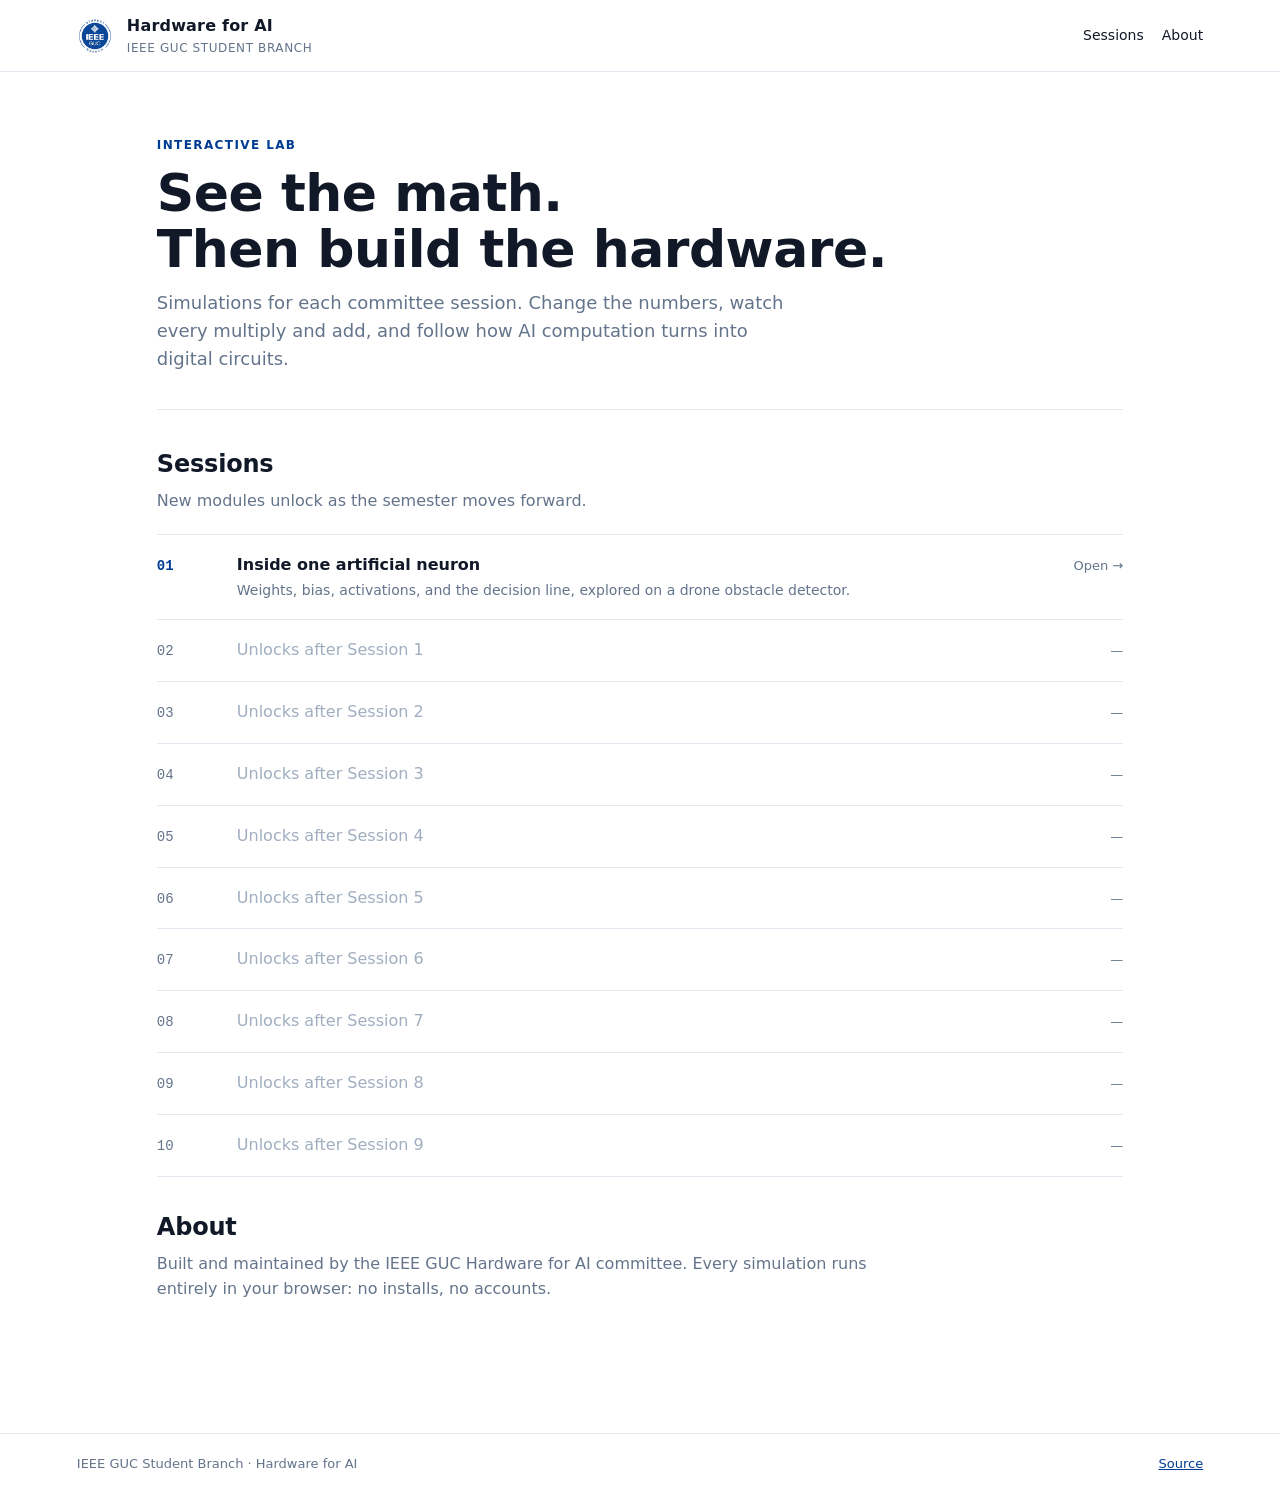
==== index.html @ c9d45b57 "Initialize platform: hub, shared theme, session registry, Session 01 shell" ====
<!doctype html>
<html lang="en">
<head>
  <meta charset="utf-8">
  <meta name="viewport" content="width=device-width, initial-scale=1">
  <title>Hardware for AI — IEEE GUC</title>
  <meta name="description" content="Interactive simulations for the IEEE GUC Hardware for AI committee.">
  <link rel="icon" href="assets/img/ieee-guc-logo.png">
  <link rel="stylesheet" href="assets/css/theme.css">
</head>
<body>
  <header class="topbar">
    <img src="assets/img/ieee-guc-logo.png" alt="IEEE GUC Student Branch">
    <div class="brand">Hardware for AI<small>IEEE GUC Student Branch</small></div>
    <nav><a href="#sessions">Sessions</a><a href="#about">About</a></nav>
  </header>

  <main>
    <section class="hero">
      <div class="eyebrow">Interactive lab</div>
      <h1>See the math.<br>Then build the hardware.</h1>
      <p>Simulations for each committee session. Change the numbers, watch every multiply and add, and follow how AI computation turns into digital circuits.</p>
    </section>

    <section id="sessions">
      <h2>Sessions</h2>
      <p class="lede">New modules unlock as the semester moves forward.</p>
      <ul class="sessions" id="session-list"></ul>
    </section>

    <section id="about" class="block">
      <h2>About</h2>
      <p class="lede">Built and maintained by the IEEE GUC Hardware for AI committee. Every simulation runs entirely in your browser: no installs, no accounts.</p>
    </section>
  </main>

  <footer class="footer">
    <span>IEEE GUC Student Branch &middot; Hardware for AI</span>
    <a href="https://github.com/MoWaleid/hardware-for-AI-platform">Source</a>
  </footer>

  <script src="assets/js/sessions.js"></script>
</body>
</html>
---- assets/css/theme.css ----
/* IEEE GUC Hardware for AI — shared platform theme
   Palette from the IEEE GUC Student Branch logo. Restrained, flat, no gradients. */
:root {
  --blue: #003C93;
  --blue-soft: #E8EEF8;
  --ink: #111827;
  --muted: #64748B;
  --line: #E2E8F0;
  --bg: #FFFFFF;
  --pos: #003C93;   /* z > 0 side */
  --neg: #B4232A;   /* z < 0 side */
  --mono: ui-monospace, SFMono-Regular, Consolas, "Liberation Mono", monospace;
  --sans: "Inter", "Segoe UI", system-ui, -apple-system, Roboto, Arial, sans-serif;
}

* { box-sizing: border-box; }
html, body { margin: 0; padding: 0; }
body {
  font-family: var(--sans);
  color: var(--ink);
  background: var(--bg);
  line-height: 1.55;
  -webkit-font-smoothing: antialiased;
}

a { color: var(--blue); }

/* ---------- Top bar ---------- */
.topbar {
  display: flex; align-items: center; gap: 14px;
  padding: 14px 6vw;
  border-bottom: 1px solid var(--line);
}
.topbar img { height: 36px; width: auto; }
.topbar .brand { font-weight: 700; letter-spacing: .2px; }
.topbar .brand small { display: block; font-weight: 500; color: var(--muted); font-size: 12px; letter-spacing: .6px; text-transform: uppercase; }
.topbar nav { margin-left: auto; font-size: 14px; }
.topbar nav a { text-decoration: none; margin-left: 18px; color: var(--ink); }
.topbar nav a:hover { color: var(--blue); }

/* ---------- Layout ---------- */
main { max-width: 1120px; margin: 0 auto; padding: 40px 6vw 80px; }
.hero { padding: 24px 0 36px; border-bottom: 1px solid var(--line); margin-bottom: 36px; }
.hero h1 { font-size: clamp(32px, 5vw, 52px); line-height: 1.08; margin: 0 0 12px; letter-spacing: -0.5px; }
.hero p { font-size: 18px; color: var(--muted); max-width: 640px; margin: 0; }
.eyebrow { font-size: 12px; font-weight: 700; letter-spacing: 1.4px; text-transform: uppercase; color: var(--blue); margin-bottom: 10px; }

h2 { font-size: 24px; margin: 0 0 6px; letter-spacing: -0.2px; }
h3 { font-size: 16px; margin: 0 0 6px; }
.lede { color: var(--muted); margin: 0 0 20px; max-width: 720px; }

/* ---------- Session list (hairline rows, not cards) ---------- */
.sessions { list-style: none; padding: 0; margin: 0; border-top: 1px solid var(--line); }
.sessions li { display: grid; grid-template-columns: 64px 1fr auto; align-items: baseline; gap: 16px; padding: 18px 0; border-bottom: 1px solid var(--line); }
.sessions .num { font-family: var(--mono); color: var(--muted); font-size: 14px; }
.sessions .title { font-weight: 600; }
.sessions .desc { color: var(--muted); font-size: 14px; margin-top: 2px; }
.sessions .state { font-size: 13px; color: var(--muted); }
.sessions li.live .num { color: var(--blue); font-weight: 700; }
.sessions li.live a.title { text-decoration: none; color: var(--ink); }
.sessions li.live a.title:hover { color: var(--blue); }
.sessions li.locked .title { color: #A0AEC0; font-weight: 500; }

/* ---------- Panels / sections ---------- */
section.block { padding: 32px 0; border-bottom: 1px solid var(--line); }
section.block:last-of-type { border-bottom: none; }

.footer { border-top: 1px solid var(--line); padding: 20px 6vw; color: var(--muted); font-size: 13px; display: flex; justify-content: space-between; }

/* ---------- Form controls ---------- */
.control { display: grid; grid-template-columns: 120px 1fr 64px; align-items: center; gap: 12px; margin: 8px 0; font-size: 14px; }
.control label { color: var(--ink); }
.control output { font-family: var(--mono); text-align: right; }
input[type="range"] { width: 100%; accent-color: var(--blue); }
button, select {
  font: inherit; font-size: 14px;
  border: 1px solid var(--ink); background: #fff; color: var(--ink);
  padding: 7px 14px; border-radius: 4px; cursor: pointer;
}
button.primary { background: var(--blue); border-color: var(--blue); color: #fff; }
button:hover, select:hover { border-color: var(--blue); }

.mono { font-family: var(--mono); }
.muted { color: var(--muted); }

@media (max-width: 720px) {
  .sessions li { grid-template-columns: 44px 1fr; }
  .sessions .state { grid-column: 2; }
  .topbar nav { display: none; }
}
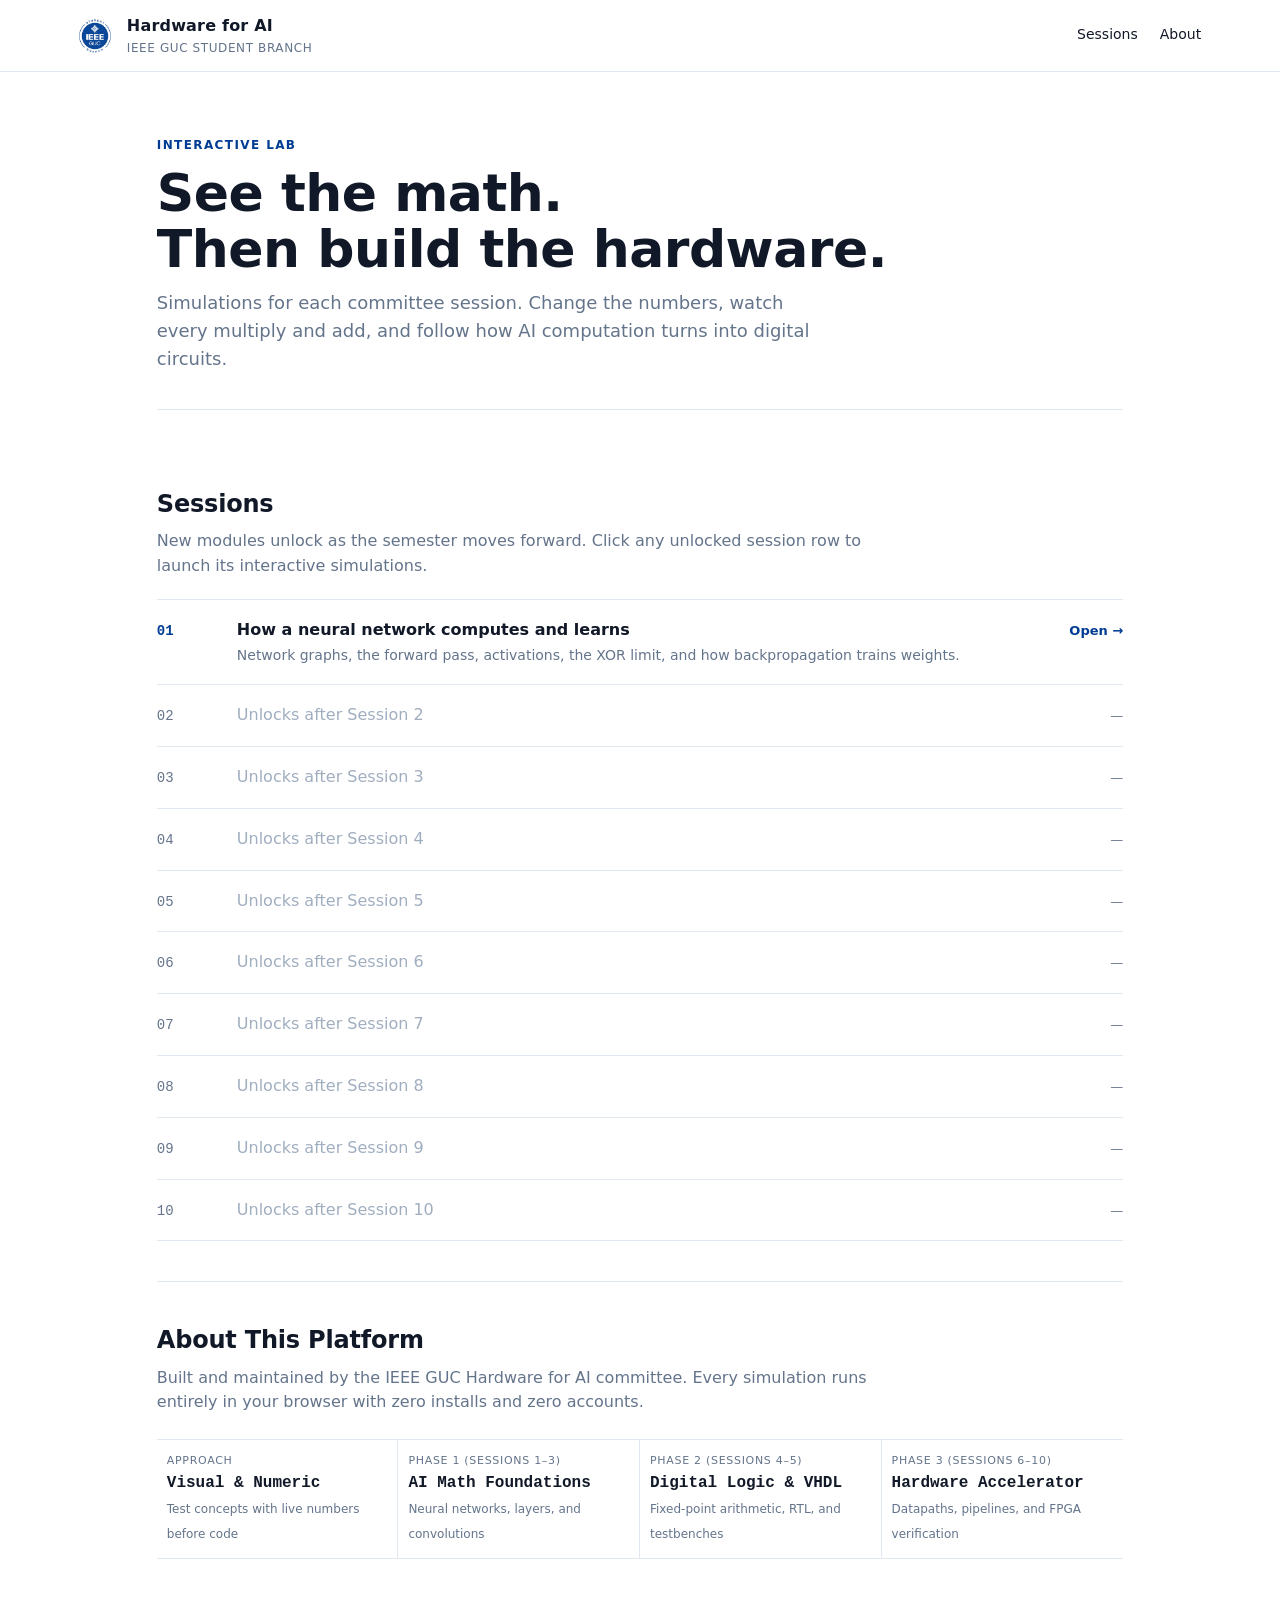
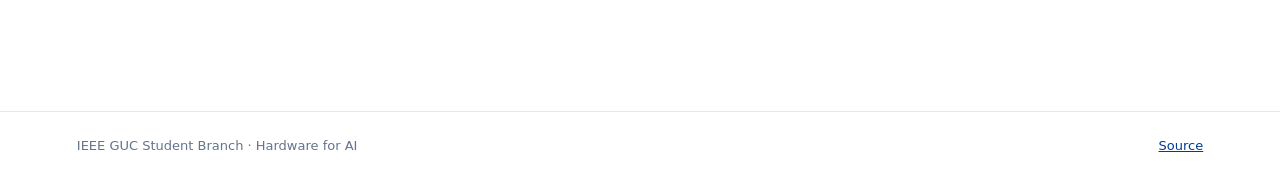
==== commit 9b2aa242: "Restructure Session 01 top-down theme-free simulations and fix hub row links, unlock labels, and smo" ====
--- a/index.html
+++ b/index.html
@@ -22,15 +22,37 @@
       <p>Simulations for each committee session. Change the numbers, watch every multiply and add, and follow how AI computation turns into digital circuits.</p>
     </section>
 
-    <section id="sessions">
+    <section id="sessions" class="block">
       <h2>Sessions</h2>
-      <p class="lede">New modules unlock as the semester moves forward.</p>
+      <p class="lede">New modules unlock as the semester moves forward. Click any unlocked session row to launch its interactive simulations.</p>
       <ul class="sessions" id="session-list"></ul>
     </section>
 
-    <section id="about" class="block">
-      <h2>About</h2>
-      <p class="lede">Built and maintained by the IEEE GUC Hardware for AI committee. Every simulation runs entirely in your browser: no installs, no accounts.</p>
+    <section id="about" class="block" style="min-height: 260px;">
+      <h2>About This Platform</h2>
+      <p class="lede">Built and maintained by the IEEE GUC Hardware for AI committee. Every simulation runs entirely in your browser with zero installs and zero accounts.</p>
+      <div class="stat-strip" style="margin-top: 24px;">
+        <div class="stat-cell">
+          <span class="label">Approach</span>
+          <span class="val" style="font-size:16px;">Visual &amp; Numeric</span>
+          <span class="sub">Test concepts with live numbers before code</span>
+        </div>
+        <div class="stat-cell">
+          <span class="label">Phase 1 (Sessions 1–3)</span>
+          <span class="val" style="font-size:16px;">AI Math Foundations</span>
+          <span class="sub">Neural networks, layers, and convolutions</span>
+        </div>
+        <div class="stat-cell">
+          <span class="label">Phase 2 (Sessions 4–5)</span>
+          <span class="val" style="font-size:16px;">Digital Logic &amp; VHDL</span>
+          <span class="sub">Fixed-point arithmetic, RTL, and testbenches</span>
+        </div>
+        <div class="stat-cell">
+          <span class="label">Phase 3 (Sessions 6–10)</span>
+          <span class="val" style="font-size:16px;">Hardware Accelerator</span>
+          <span class="sub">Datapaths, pipelines, and FPGA verification</span>
+        </div>
+      </div>
     </section>
   </main>
 
--- a/assets/css/theme.css
+++ b/assets/css/theme.css
@@ -1,5 +1,9 @@
 /* IEEE GUC Hardware for AI — shared platform theme
    Palette from the IEEE GUC Student Branch logo. Restrained, flat, no gradients. */
+@view-transition {
+  navigation: auto;
+}
+
 :root {
   --blue: #003C93;
   --blue-soft: #E8EEF8;
@@ -14,8 +18,15 @@
 }
 
 * { box-sizing: border-box; }
-html, body { margin: 0; padding: 0; }
+html {
+  margin: 0;
+  padding: 0;
+  scroll-behavior: smooth;
+  scroll-padding-top: 84px;
+}
 body {
+  margin: 0;
+  padding: 0;
   font-family: var(--sans);
   color: var(--ink);
   background: var(--bg);
@@ -23,59 +34,107 @@
   -webkit-font-smoothing: antialiased;
 }
 
-a { color: var(--blue); }
+@keyframes pageFadeIn {
+  from { opacity: 0.95; transform: translateY(4px); }
+  to   { opacity: 1; transform: translateY(0); }
+}
+
+@keyframes sectionFlash {
+  0%   { background-color: rgba(0, 60, 147, 0.07); }
+  100% { background-color: transparent; }
+}
+
+.section-flash {
+  animation: sectionFlash 0.9s ease-out;
+}
+
+a { color: var(--blue); transition: color 0.18s ease; }
 
 /* ---------- Top bar ---------- */
 .topbar {
-  display: flex; align-items: center; gap: 14px;
+  position: sticky;
+  top: 0;
+  z-index: 50;
+  display: flex;
+  align-items: center;
+  gap: 14px;
   padding: 14px 6vw;
+  background: rgba(255, 255, 255, 0.95);
+  backdrop-filter: blur(8px);
   border-bottom: 1px solid var(--line);
 }
 .topbar img { height: 36px; width: auto; }
 .topbar .brand { font-weight: 700; letter-spacing: .2px; }
 .topbar .brand small { display: block; font-weight: 500; color: var(--muted); font-size: 12px; letter-spacing: .6px; text-transform: uppercase; }
-.topbar nav { margin-left: auto; font-size: 14px; }
-.topbar nav a { text-decoration: none; margin-left: 18px; color: var(--ink); }
-.topbar nav a:hover { color: var(--blue); }
+.topbar nav { margin-left: auto; font-size: 14px; display: flex; align-items: center; gap: 18px; }
+.topbar nav a { text-decoration: none; color: var(--ink); font-weight: 500; padding: 4px 2px; border-bottom: 2px solid transparent; transition: color 0.18s ease, border-color 0.18s ease; }
+.topbar nav a:hover { color: var(--blue); border-bottom-color: var(--blue); }
 
 /* ---------- Layout ---------- */
-main { max-width: 1120px; margin: 0 auto; padding: 40px 6vw 80px; }
+main {
+  max-width: 1120px;
+  margin: 0 auto;
+  padding: 40px 6vw 96px;
+  animation: pageFadeIn 0.28s ease-out;
+}
 .hero { padding: 24px 0 36px; border-bottom: 1px solid var(--line); margin-bottom: 36px; }
 .hero h1 { font-size: clamp(32px, 5vw, 52px); line-height: 1.08; margin: 0 0 12px; letter-spacing: -0.5px; }
-.hero p { font-size: 18px; color: var(--muted); max-width: 640px; margin: 0; }
+.hero p { font-size: 18px; color: var(--muted); max-width: 680px; margin: 0; }
 .eyebrow { font-size: 12px; font-weight: 700; letter-spacing: 1.4px; text-transform: uppercase; color: var(--blue); margin-bottom: 10px; }
 
 h2 { font-size: 24px; margin: 0 0 6px; letter-spacing: -0.2px; }
 h3 { font-size: 16px; margin: 0 0 6px; }
-.lede { color: var(--muted); margin: 0 0 20px; max-width: 720px; }
-
-/* ---------- Session list (hairline rows, not cards) ---------- */
+.lede { color: var(--muted); margin: 0 0 20px; max-width: 760px; }
+
+/* ---------- Session list (hairline rows, entire row clickable when live) ---------- */
 .sessions { list-style: none; padding: 0; margin: 0; border-top: 1px solid var(--line); }
-.sessions li { display: grid; grid-template-columns: 64px 1fr auto; align-items: baseline; gap: 16px; padding: 18px 0; border-bottom: 1px solid var(--line); }
+.sessions li { border-bottom: 1px solid var(--line); padding: 0; margin: 0; }
+.sessions .row {
+  display: grid;
+  grid-template-columns: 64px 1fr auto;
+  align-items: baseline;
+  gap: 16px;
+  padding: 18px 12px;
+  margin: 0 -12px;
+  border-radius: 6px;
+  text-decoration: none;
+  color: inherit;
+  transition: background-color 0.18s ease, transform 0.18s ease;
+}
 .sessions .num { font-family: var(--mono); color: var(--muted); font-size: 14px; }
-.sessions .title { font-weight: 600; }
+.sessions .title { font-weight: 600; transition: color 0.18s ease; }
 .sessions .desc { color: var(--muted); font-size: 14px; margin-top: 2px; }
-.sessions .state { font-size: 13px; color: var(--muted); }
+.sessions .state { font-size: 13px; color: var(--muted); display: inline-block; transition: transform 0.18s ease, color 0.18s ease; }
 .sessions li.live .num { color: var(--blue); font-weight: 700; }
-.sessions li.live a.title { text-decoration: none; color: var(--ink); }
-.sessions li.live a.title:hover { color: var(--blue); }
+.sessions li.live .title { color: var(--ink); }
+.sessions li.live .state { color: var(--blue); font-weight: 600; }
+.sessions li.live a.row:hover {
+  background-color: var(--blue-soft);
+}
+.sessions li.live a.row:hover .title {
+  color: var(--blue);
+}
+.sessions li.live a.row:hover .state {
+  transform: translateX(4px);
+}
 .sessions li.locked .title { color: #A0AEC0; font-weight: 500; }
 
 /* ---------- Panels / sections ---------- */
-section.block { padding: 32px 0; border-bottom: 1px solid var(--line); }
+section.block { padding: 40px 0; border-bottom: 1px solid var(--line); }
 section.block:last-of-type { border-bottom: none; }
 
-.footer { border-top: 1px solid var(--line); padding: 20px 6vw; color: var(--muted); font-size: 13px; display: flex; justify-content: space-between; }
+.footer { border-top: 1px solid var(--line); padding: 24px 6vw; color: var(--muted); font-size: 13px; display: flex; justify-content: space-between; }
 
 /* ---------- Form controls ---------- */
-.control { display: grid; grid-template-columns: 120px 1fr 64px; align-items: center; gap: 12px; margin: 8px 0; font-size: 14px; }
+.control { display: grid; grid-template-columns: 128px 1fr 64px; align-items: center; gap: 12px; margin: 8px 0; font-size: 14px; }
 .control label { color: var(--ink); }
 .control output { font-family: var(--mono); text-align: right; }
-input[type="range"] { width: 100%; accent-color: var(--blue); }
+input[type="range"] { width: 100%; accent-color: var(--blue); cursor: pointer; }
 button, select {
   font: inherit; font-size: 14px;
   border: 1px solid var(--ink); background: #fff; color: var(--ink);
   padding: 7px 14px; border-radius: 4px; cursor: pointer;
+  transition: background-color 0.15s ease, color 0.15s ease, border-color 0.15s ease;
 }
 button.primary { background: var(--blue); border-color: var(--blue); color: #fff; }
 button:hover, select:hover { border-color: var(--blue); }
@@ -83,8 +142,127 @@
 .mono { font-family: var(--mono); }
 .muted { color: var(--muted); }
 
+/* ---------- Interactive Simulation Layout ---------- */
+.sim-grid {
+  display: grid;
+  grid-template-columns: 360px 1fr;
+  gap: 32px;
+  align-items: start;
+  margin-top: 20px;
+}
+.panel-box {
+  border-top: 2px solid var(--ink);
+  padding-top: 14px;
+}
+.panel-box h3 {
+  font-size: 13px;
+  text-transform: uppercase;
+  letter-spacing: 0.9px;
+  color: var(--blue);
+  margin: 0 0 12px;
+}
+.preset-bar {
+  display: flex;
+  flex-wrap: wrap;
+  gap: 8px;
+  margin-bottom: 18px;
+}
+.preset-bar button {
+  padding: 6px 12px;
+  font-size: 13px;
+}
+button.active, .preset-bar button.active {
+  background: var(--blue);
+  border-color: var(--blue);
+  color: #fff;
+}
+.stat-strip {
+  display: grid;
+  grid-template-columns: repeat(4, 1fr);
+  border-top: 1px solid var(--line);
+  border-bottom: 1px solid var(--line);
+  margin: 16px 0;
+}
+.stat-cell {
+  padding: 12px 10px;
+  border-right: 1px solid var(--line);
+}
+.stat-cell:last-child { border-right: none; }
+.stat-cell .label {
+  font-size: 11px;
+  text-transform: uppercase;
+  letter-spacing: 0.7px;
+  color: var(--muted);
+  display: block;
+}
+.stat-cell .val {
+  font-family: var(--mono);
+  font-size: 20px;
+  font-weight: 700;
+  color: var(--ink);
+  margin-top: 2px;
+  display: block;
+}
+.stat-cell .sub {
+  font-size: 12px;
+  color: var(--muted);
+}
+.verdict-banner {
+  display: flex;
+  justify-content: space-between;
+  align-items: center;
+  gap: 16px;
+  padding: 12px 16px;
+  border-left: 4px solid var(--blue);
+  background: var(--blue-soft);
+  font-weight: 600;
+  margin-top: 12px;
+}
+.verdict-banner .mono {
+  white-space: nowrap;
+}
+.verdict-banner.danger {
+  border-left-color: var(--neg);
+  background: #FDECEC;
+  color: #7F1D1D;
+}
+.svg-wrap, .canvas-wrap {
+  border: 1px solid var(--line);
+  background: #FAFBFD;
+  padding: 12px;
+}
+.hw-table {
+  width: 100%;
+  border-collapse: collapse;
+  font-size: 13.5px;
+  margin-top: 12px;
+}
+.hw-table th, .hw-table td {
+  text-align: left;
+  padding: 8px 10px;
+  border-bottom: 1px solid var(--line);
+  vertical-align: top;
+}
+.hw-table th {
+  font-size: 11px;
+  text-transform: uppercase;
+  letter-spacing: 0.7px;
+  color: var(--muted);
+}
+.node-clickable {
+  cursor: pointer;
+  transition: opacity 0.15s ease;
+}
+.node-clickable:hover {
+  opacity: 0.85;
+}
+
+@media (max-width: 860px) {
+  .sim-grid { grid-template-columns: 1fr; }
+  .stat-strip { grid-template-columns: repeat(2, 1fr); }
+}
 @media (max-width: 720px) {
-  .sessions li { grid-template-columns: 44px 1fr; }
+  .sessions .row { grid-template-columns: 44px 1fr; }
   .sessions .state { grid-column: 2; }
-  .topbar nav { display: none; }
-}
+  .topbar nav { gap: 12px; font-size: 13px; }
+}
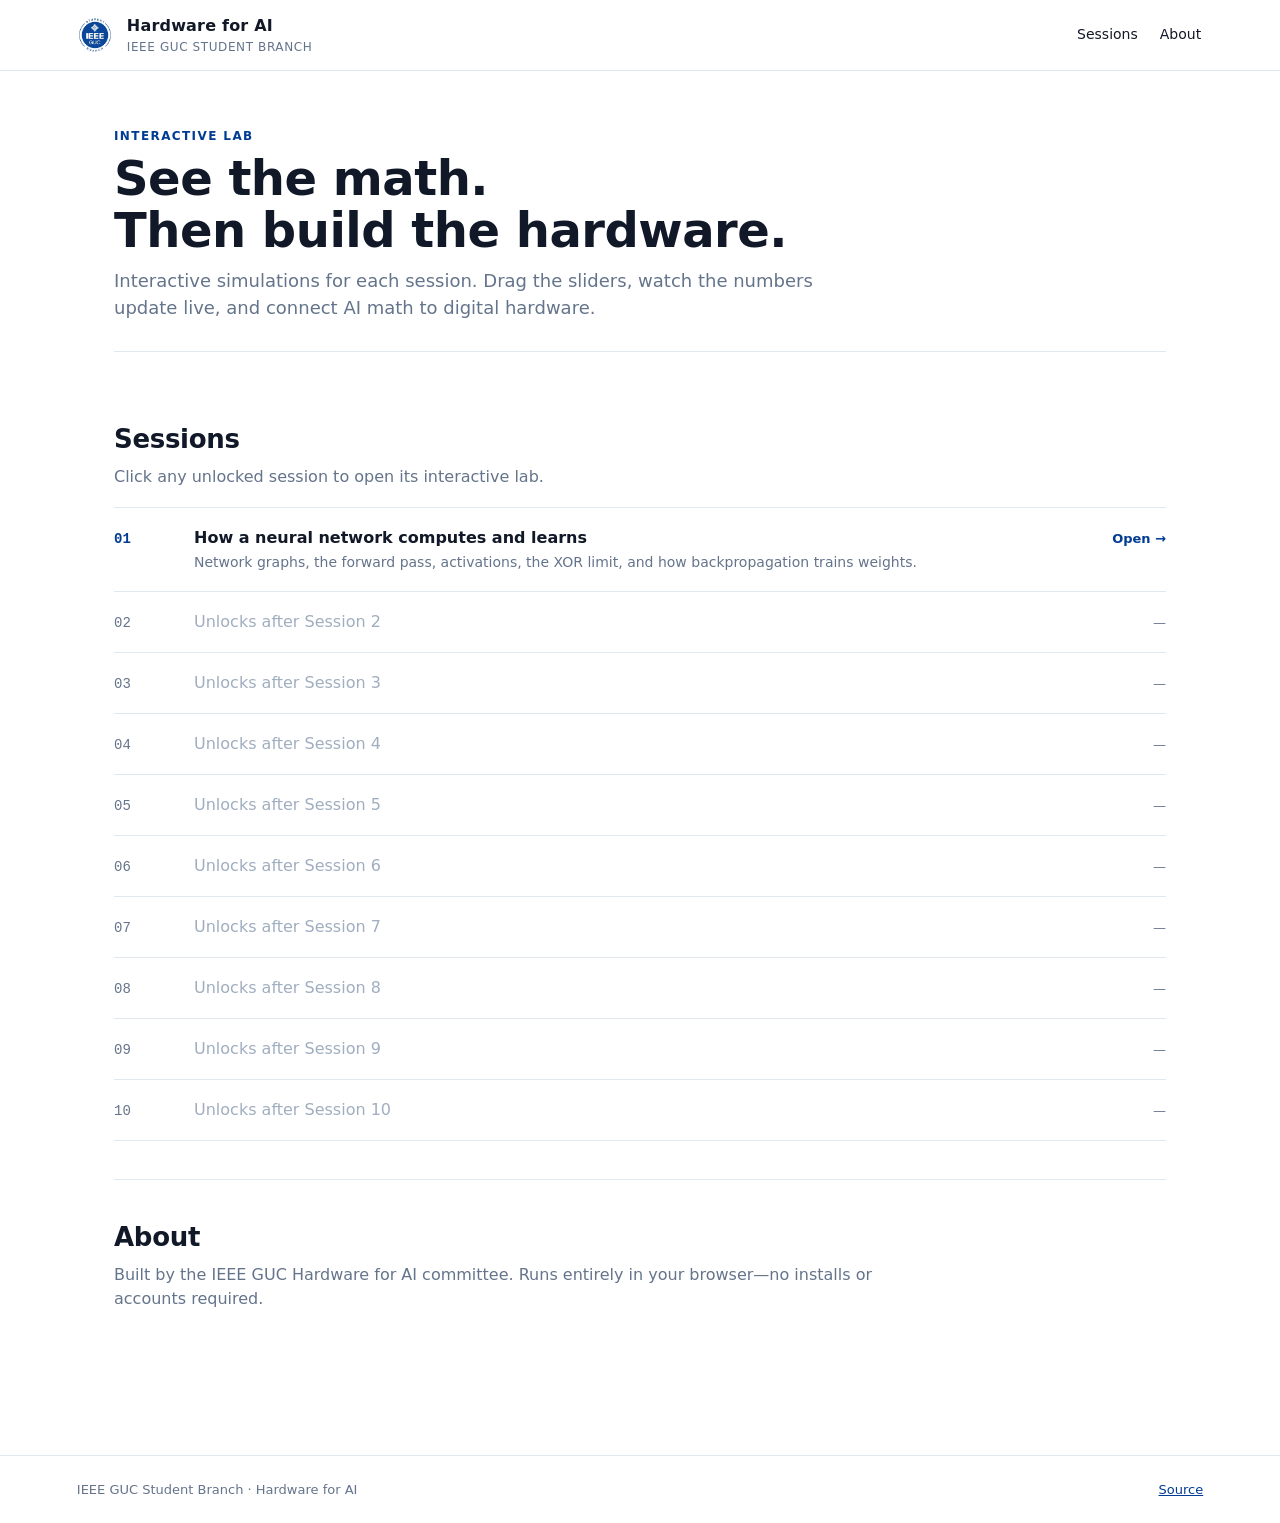
==== commit efbd5983: "Make graphs full-width with large sliders below, minimalist text, and remove phase spoilers" ====
--- a/index.html
+++ b/index.html
@@ -19,40 +19,18 @@
     <section class="hero">
       <div class="eyebrow">Interactive lab</div>
       <h1>See the math.<br>Then build the hardware.</h1>
-      <p>Simulations for each committee session. Change the numbers, watch every multiply and add, and follow how AI computation turns into digital circuits.</p>
+      <p>Interactive simulations for each session. Drag the sliders, watch the numbers update live, and connect AI math to digital hardware.</p>
     </section>
 
     <section id="sessions" class="block">
       <h2>Sessions</h2>
-      <p class="lede">New modules unlock as the semester moves forward. Click any unlocked session row to launch its interactive simulations.</p>
+      <p class="lede">Click any unlocked session to open its interactive lab.</p>
       <ul class="sessions" id="session-list"></ul>
     </section>
 
-    <section id="about" class="block" style="min-height: 260px;">
-      <h2>About This Platform</h2>
-      <p class="lede">Built and maintained by the IEEE GUC Hardware for AI committee. Every simulation runs entirely in your browser with zero installs and zero accounts.</p>
-      <div class="stat-strip" style="margin-top: 24px;">
-        <div class="stat-cell">
-          <span class="label">Approach</span>
-          <span class="val" style="font-size:16px;">Visual &amp; Numeric</span>
-          <span class="sub">Test concepts with live numbers before code</span>
-        </div>
-        <div class="stat-cell">
-          <span class="label">Phase 1 (Sessions 1–3)</span>
-          <span class="val" style="font-size:16px;">AI Math Foundations</span>
-          <span class="sub">Neural networks, layers, and convolutions</span>
-        </div>
-        <div class="stat-cell">
-          <span class="label">Phase 2 (Sessions 4–5)</span>
-          <span class="val" style="font-size:16px;">Digital Logic &amp; VHDL</span>
-          <span class="sub">Fixed-point arithmetic, RTL, and testbenches</span>
-        </div>
-        <div class="stat-cell">
-          <span class="label">Phase 3 (Sessions 6–10)</span>
-          <span class="val" style="font-size:16px;">Hardware Accelerator</span>
-          <span class="sub">Datapaths, pipelines, and FPGA verification</span>
-        </div>
-      </div>
+    <section id="about" class="block">
+      <h2>About</h2>
+      <p class="lede">Built by the IEEE GUC Hardware for AI committee. Runs entirely in your browser—no installs or accounts required.</p>
     </section>
   </main>
 
--- a/assets/css/theme.css
+++ b/assets/css/theme.css
@@ -30,7 +30,7 @@
   font-family: var(--sans);
   color: var(--ink);
   background: var(--bg);
-  line-height: 1.55;
+  line-height: 1.5;
   -webkit-font-smoothing: antialiased;
 }
 
@@ -72,19 +72,19 @@
 
 /* ---------- Layout ---------- */
 main {
-  max-width: 1120px;
+  max-width: 1180px;
   margin: 0 auto;
-  padding: 40px 6vw 96px;
+  padding: 36px 5vw 88px;
   animation: pageFadeIn 0.28s ease-out;
 }
-.hero { padding: 24px 0 36px; border-bottom: 1px solid var(--line); margin-bottom: 36px; }
-.hero h1 { font-size: clamp(32px, 5vw, 52px); line-height: 1.08; margin: 0 0 12px; letter-spacing: -0.5px; }
-.hero p { font-size: 18px; color: var(--muted); max-width: 680px; margin: 0; }
-.eyebrow { font-size: 12px; font-weight: 700; letter-spacing: 1.4px; text-transform: uppercase; color: var(--blue); margin-bottom: 10px; }
-
-h2 { font-size: 24px; margin: 0 0 6px; letter-spacing: -0.2px; }
-h3 { font-size: 16px; margin: 0 0 6px; }
-.lede { color: var(--muted); margin: 0 0 20px; max-width: 760px; }
+.hero { padding: 20px 0 30px; border-bottom: 1px solid var(--line); margin-bottom: 30px; }
+.hero h1 { font-size: clamp(32px, 4.8vw, 48px); line-height: 1.08; margin: 0 0 10px; letter-spacing: -0.5px; }
+.hero p { font-size: 18px; color: var(--muted); max-width: 720px; margin: 0; }
+.eyebrow { font-size: 12px; font-weight: 700; letter-spacing: 1.4px; text-transform: uppercase; color: var(--blue); margin-bottom: 8px; }
+
+h2 { font-size: 26px; margin: 0 0 6px; letter-spacing: -0.3px; }
+h3 { font-size: 16px; margin: 0 0 8px; }
+.lede { color: var(--muted); font-size: 16px; margin: 0 0 18px; max-width: 820px; }
 
 /* ---------- Session list (hairline rows, entire row clickable when live) ---------- */
 .sessions { list-style: none; padding: 0; margin: 0; border-top: 1px solid var(--line); }
@@ -120,76 +120,163 @@
 .sessions li.locked .title { color: #A0AEC0; font-weight: 500; }
 
 /* ---------- Panels / sections ---------- */
-section.block { padding: 40px 0; border-bottom: 1px solid var(--line); }
+section.block { padding: 38px 0; border-bottom: 1px solid var(--line); }
 section.block:last-of-type { border-bottom: none; }
 
 .footer { border-top: 1px solid var(--line); padding: 24px 6vw; color: var(--muted); font-size: 13px; display: flex; justify-content: space-between; }
 
-/* ---------- Form controls ---------- */
-.control { display: grid; grid-template-columns: 128px 1fr 64px; align-items: center; gap: 12px; margin: 8px 0; font-size: 14px; }
-.control label { color: var(--ink); }
-.control output { font-family: var(--mono); text-align: right; }
-input[type="range"] { width: 100%; accent-color: var(--blue); cursor: pointer; }
+/* ---------- Large, Clear Sliders & Form Controls ---------- */
+.control {
+  display: grid;
+  grid-template-columns: 148px 1fr 74px;
+  align-items: center;
+  gap: 16px;
+  margin: 14px 0;
+  font-size: 16px;
+}
+.control label {
+  color: var(--ink);
+  font-weight: 600;
+}
+.control output {
+  font-family: var(--mono);
+  font-size: 16px;
+  font-weight: 700;
+  text-align: center;
+  background: var(--blue-soft);
+  color: var(--blue);
+  padding: 5px 8px;
+  border-radius: 6px;
+  border: 1px solid #CBD5E1;
+}
+
+input[type="range"] {
+  -webkit-appearance: none;
+  appearance: none;
+  width: 100%;
+  height: 12px;
+  background: #CBD5E1;
+  border-radius: 999px;
+  outline: none;
+  cursor: pointer;
+}
+input[type="range"]:hover {
+  background: #94A3B8;
+}
+input[type="range"]::-webkit-slider-thumb {
+  -webkit-appearance: none;
+  appearance: none;
+  width: 26px;
+  height: 26px;
+  border-radius: 50%;
+  background: var(--blue);
+  border: 3px solid #FFFFFF;
+  box-shadow: 0 1px 5px rgba(17, 24, 39, 0.35);
+  cursor: pointer;
+  transition: transform 0.12s ease, background-color 0.12s ease;
+}
+input[type="range"]::-webkit-slider-thumb:hover {
+  transform: scale(1.12);
+}
+input[type="range"]::-moz-range-thumb {
+  width: 26px;
+  height: 26px;
+  border-radius: 50%;
+  background: var(--blue);
+  border: 3px solid #FFFFFF;
+  box-shadow: 0 1px 5px rgba(17, 24, 39, 0.35);
+  cursor: pointer;
+  transition: transform 0.12s ease;
+}
+input[type="range"]::-moz-range-thumb:hover {
+  transform: scale(1.12);
+}
+
 button, select {
-  font: inherit; font-size: 14px;
-  border: 1px solid var(--ink); background: #fff; color: var(--ink);
-  padding: 7px 14px; border-radius: 4px; cursor: pointer;
+  font: inherit;
+  font-size: 15px;
+  font-weight: 500;
+  border: 1.5px solid var(--ink);
+  background: #fff;
+  color: var(--ink);
+  padding: 9px 16px;
+  border-radius: 6px;
+  cursor: pointer;
   transition: background-color 0.15s ease, color 0.15s ease, border-color 0.15s ease;
 }
-button.primary { background: var(--blue); border-color: var(--blue); color: #fff; }
+button.primary { background: var(--blue); border-color: var(--blue); color: #fff; font-weight: 600; }
 button:hover, select:hover { border-color: var(--blue); }
 
 .mono { font-family: var(--mono); }
 .muted { color: var(--muted); }
 
-/* ---------- Interactive Simulation Layout ---------- */
-.sim-grid {
+/* ---------- Graph-First Interactive Simulation Layout ---------- */
+.sim-stack {
+  display: flex;
+  flex-direction: column;
+  gap: 18px;
+  margin-top: 14px;
+}
+.svg-wrap, .canvas-wrap {
+  width: 100%;
+  border: 1.5px solid #CBD5E1;
+  border-radius: 8px;
+  background: #FAFBFD;
+  padding: 18px;
+}
+.controls-deck {
   display: grid;
-  grid-template-columns: 360px 1fr;
-  gap: 32px;
-  align-items: start;
-  margin-top: 20px;
+  grid-template-columns: repeat(auto-fit, minmax(320px, 1fr));
+  gap: 24px;
+  margin-top: 4px;
 }
 .panel-box {
-  border-top: 2px solid var(--ink);
-  padding-top: 14px;
+  background: #F8FAFC;
+  border: 1px solid var(--line);
+  border-top: 3px solid var(--blue);
+  border-radius: 6px;
+  padding: 18px 20px;
 }
 .panel-box h3 {
   font-size: 13px;
+  font-weight: 700;
   text-transform: uppercase;
   letter-spacing: 0.9px;
   color: var(--blue);
-  margin: 0 0 12px;
+  margin: 0 0 14px;
 }
 .preset-bar {
   display: flex;
   flex-wrap: wrap;
-  gap: 8px;
-  margin-bottom: 18px;
+  gap: 10px;
+  margin-bottom: 14px;
 }
 .preset-bar button {
-  padding: 6px 12px;
-  font-size: 13px;
+  padding: 8px 15px;
+  font-size: 14px;
 }
 button.active, .preset-bar button.active {
   background: var(--blue);
   border-color: var(--blue);
   color: #fff;
+  font-weight: 600;
 }
 .stat-strip {
   display: grid;
   grid-template-columns: repeat(4, 1fr);
-  border-top: 1px solid var(--line);
-  border-bottom: 1px solid var(--line);
-  margin: 16px 0;
+  border: 1px solid var(--line);
+  border-radius: 6px;
+  background: #FFFFFF;
+  margin: 0;
 }
 .stat-cell {
-  padding: 12px 10px;
+  padding: 14px 16px;
   border-right: 1px solid var(--line);
 }
 .stat-cell:last-child { border-right: none; }
 .stat-cell .label {
-  font-size: 11px;
+  font-size: 11.5px;
+  font-weight: 600;
   text-transform: uppercase;
   letter-spacing: 0.7px;
   color: var(--muted);
@@ -197,14 +284,14 @@
 }
 .stat-cell .val {
   font-family: var(--mono);
-  font-size: 20px;
+  font-size: 22px;
   font-weight: 700;
   color: var(--ink);
-  margin-top: 2px;
+  margin-top: 3px;
   display: block;
 }
 .stat-cell .sub {
-  font-size: 12px;
+  font-size: 13px;
   color: var(--muted);
 }
 .verdict-banner {
@@ -212,11 +299,12 @@
   justify-content: space-between;
   align-items: center;
   gap: 16px;
-  padding: 12px 16px;
+  padding: 14px 18px;
   border-left: 4px solid var(--blue);
   background: var(--blue-soft);
   font-weight: 600;
-  margin-top: 12px;
+  font-size: 15px;
+  border-radius: 0 6px 6px 0;
 }
 .verdict-banner .mono {
   white-space: nowrap;
@@ -226,25 +314,20 @@
   background: #FDECEC;
   color: #7F1D1D;
 }
-.svg-wrap, .canvas-wrap {
-  border: 1px solid var(--line);
-  background: #FAFBFD;
-  padding: 12px;
-}
 .hw-table {
   width: 100%;
   border-collapse: collapse;
-  font-size: 13.5px;
-  margin-top: 12px;
+  font-size: 14.5px;
+  margin-top: 8px;
 }
 .hw-table th, .hw-table td {
   text-align: left;
-  padding: 8px 10px;
+  padding: 10px 12px;
   border-bottom: 1px solid var(--line);
-  vertical-align: top;
+  vertical-align: middle;
 }
 .hw-table th {
-  font-size: 11px;
+  font-size: 12px;
   text-transform: uppercase;
   letter-spacing: 0.7px;
   color: var(--muted);
@@ -258,11 +341,12 @@
 }
 
 @media (max-width: 860px) {
-  .sim-grid { grid-template-columns: 1fr; }
   .stat-strip { grid-template-columns: repeat(2, 1fr); }
+  .controls-deck { grid-template-columns: 1fr; }
 }
 @media (max-width: 720px) {
   .sessions .row { grid-template-columns: 44px 1fr; }
   .sessions .state { grid-column: 2; }
   .topbar nav { gap: 12px; font-size: 13px; }
-}
+  .control { grid-template-columns: 120px 1fr 66px; font-size: 15px; }
+}
